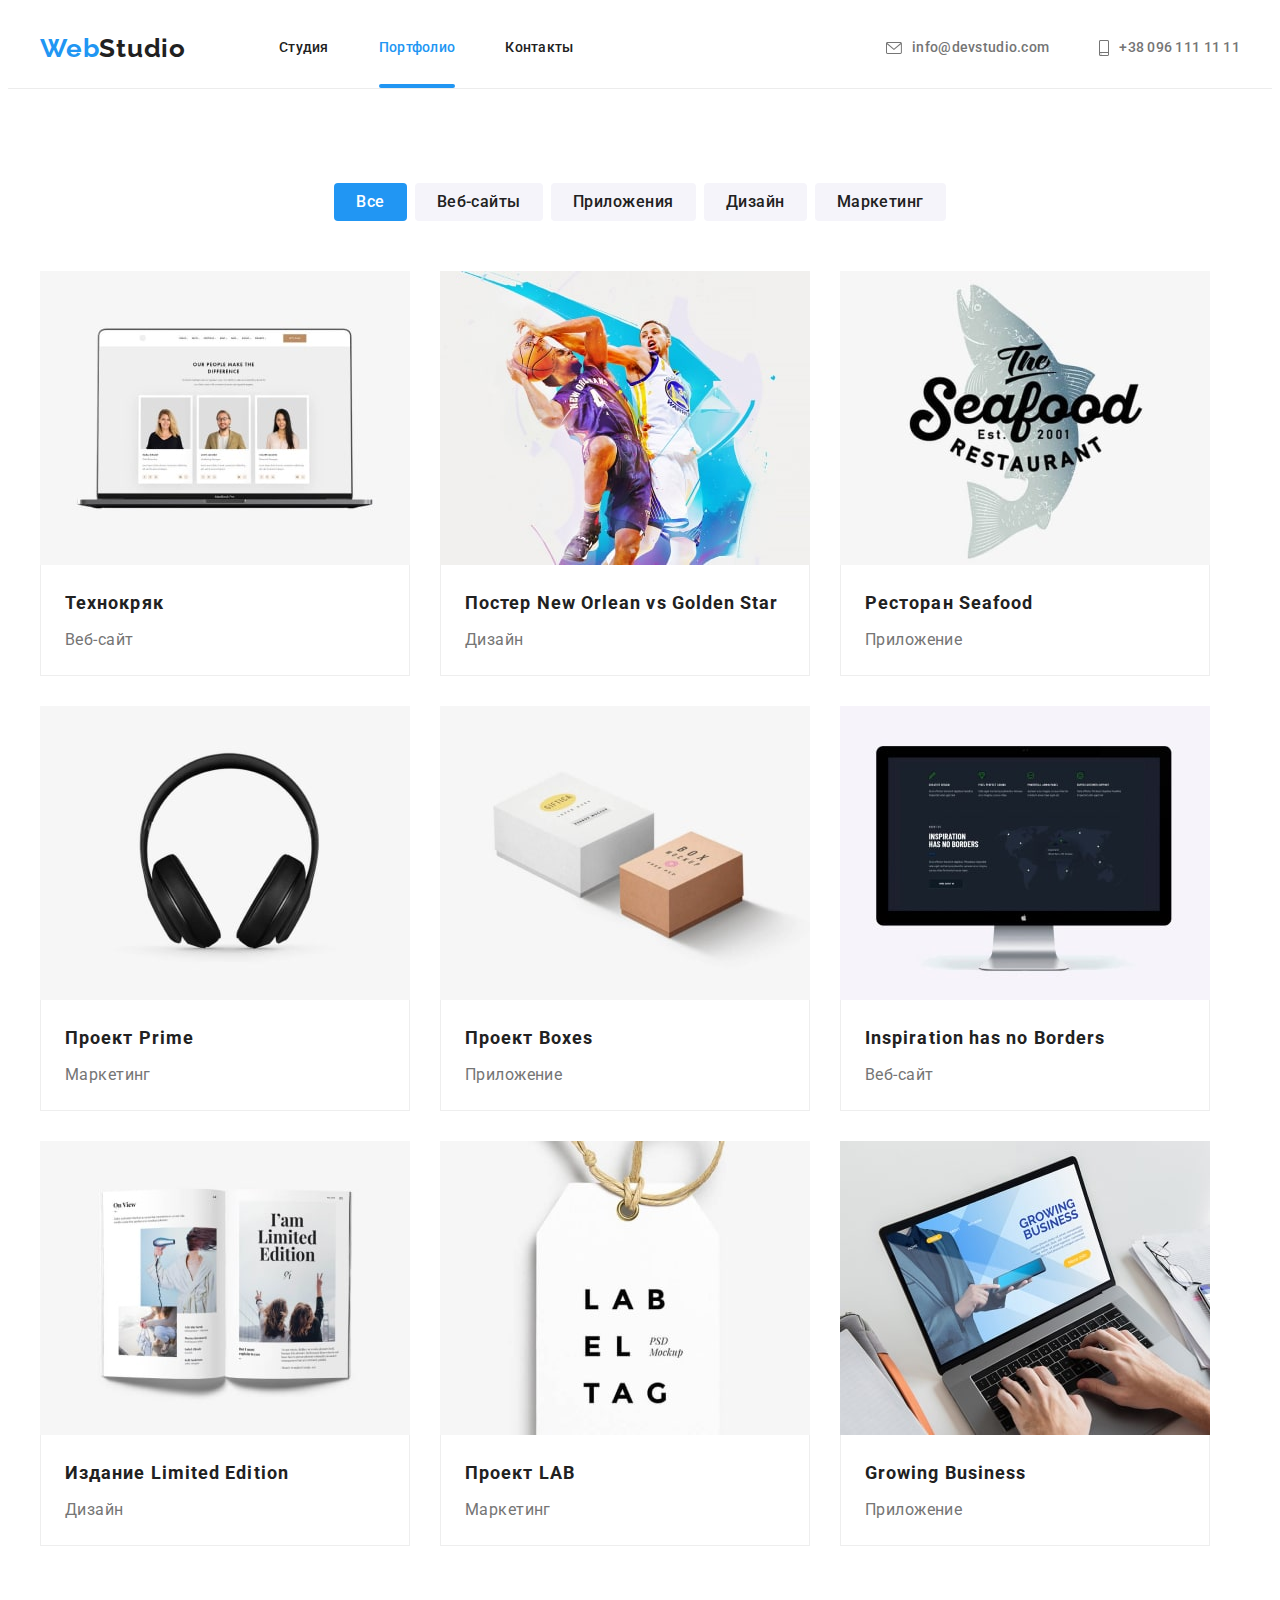
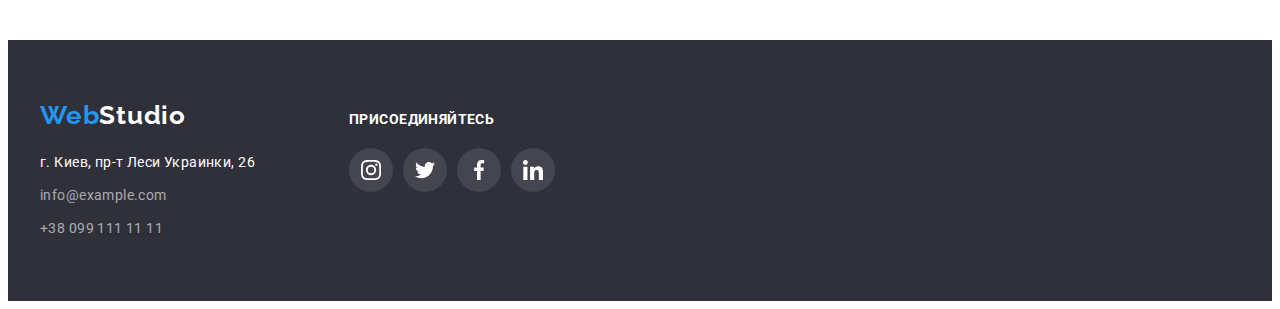
==== portfolio.html @ 35866778 "First commit" ====
<!DOCTYPE html>
<html lang="ru">

<head>
  <meta charset="UTF-8" />
  <meta http-equiv="X-UA-Compatible" content="IE=edge" />
  <meta name="viewport" content="width=device-width, initial-scale=1.0" />
  <link rel="preconnect" href="https://fonts.googleapis.com" />
  <link rel="preconnect" href="https://fonts.gstatic.com" crossorigin />
  <link href="https://fonts.googleapis.com/css2?family=Raleway:wght@700&family=Roboto:wght@400;500;700;900&display=swap"
    rel="stylesheet" />
  <title>Document</title>
  <link rel="stylesheet" href="https://cdnjs.cloudflare.com/ajax/libs/modern-normalize/1.1.0/modern-normalize.min.css"
    integrity="sha512-wpPYUAdjBVSE4KJnH1VR1HeZfpl1ub8YT/NKx4PuQ5NmX2tKuGu6U/JRp5y+Y8XG2tV+wKQpNHVUX03MfMFn9Q=="
    crossorigin="anonymous" referrerpolicy="no-referrer" />
  <link rel="stylesheet" href="./css/styles.css" />
</head>

<body>
  <header class="header-border">
    <div class="container header-page">
      <a href="./index.html" class="logo link">
        <span>Web</span>Studio
      </a>
      <nav class="header-nav">
        <ul class="list header-nav-list">
          <li class="item">
            <a href="./index.html" class="link header-link">Студия</a>
          </li>
          <li class="item">
            <a href="./portfolio.html" class="link header-link current">Портфолио</a>
          </li>
          <li class="item">
            <a href="" class="link header-link">Контакты</a>
          </li>
        </ul>
      </nav>
      <ul class="list header-contact-list">
        <li class="item contact-item">
          <a href="mailto:info@devstudio.com" class="link header-contact">
            <svg class="icon-header" width="16" height="12">
              <use href="./images/icons.svg#icon-envelope"></use>
            </svg>info@devstudio.com</a>
        </li>
        <li class="item contact-item">
          <a href="tel:+380961111111" class="link header-contact"><svg class="icon-header" width="10" height="16">
              <use href="./images/icons.svg#icon-smartphone"></use>
            </svg>+38 096 111 11 11</a>
        </li>
      </ul>
    </div>
  </header>
  <main>
    <section class="section">
      <div class="container">
        <h1 class="visually-hidden">Портфолио</h1>
        <ul class="list btn-portfolio-list">
          <li class="item">
            <button class="btn-portfolio current" type="button">Все</button>
          </li>
          <li class="item">
            <button class="btn-portfolio" type="button">Веб-сайты</button>
          </li>
          <li class="item">
            <button class="btn-portfolio" type="button">Приложения</button>
          </li>
          <li class="item">
            <button class="btn-portfolio" type="button">Дизайн</button>
          </li>
          <li class="item">
            <button class="btn-portfolio" type="button">Маркетинг</button>
          </li>
        </ul>
        <ul class="list portfolio-list">
          <li class="item">
            <a href="" class="link portfolio-link">
              <div class="portfolio-thumb">
                <img src="./images/portfolio1.jpg" alt="Проект веб-сайта" width="370" height="294" />
                <p class="portfolio-card-text">Ресурс предлагает комплексные предложения с разным уровнем функционала и
                  сервисов. Все это позволит посетителю получить исчерпывающие сведения о компании или частном лице.</p>
              </div>
              <div class="portfolio-projects">
                <h2 class="portfolio-title">Технокряк</h2>
                <p class="portfolio-item">Веб-сайт</p>
              </div>
            </a>
          </li>
          <li class="item">
            <a class="link portfolio-link" href="">
              <div class="portfolio-thumb">
                <img src="./images/portfolio2.jpg" alt="Проект постера" width="370" height="294" />
                <p class="portfolio-card-text">Ресурс предлагает комплексные предложения с разным уровнем функционала и
                  сервисов. Все это позволит посетителю получить исчерпывающие сведения о компании или частном лице.</p>
              </div>
              <div class="portfolio-projects">
                <h2 class="portfolio-title">Постер New Orlean vs Golden Star</h2>
                <p class="portfolio-item">Дизайн</p>
              </div>
            </a>
          </li>
          <li class="item">
            <a class="link portfolio-link" href="">
              <div class="portfolio-thumb">
                <img src="./images/portfolio3.jpg" alt="Проект приложения" width="370" height="294" />
                <p class="portfolio-card-text">Ресурс предлагает комплексные предложения с разным уровнем функционала и
                  сервисов. Все это позволит посетителю получить исчерпывающие сведения о компании или частном лице.</p>
              </div>
              <div class="portfolio-projects">
                <h2 class="portfolio-title">Ресторан Seafood</h2>
                <p class="portfolio-item">Приложение</p>
              </div>
            </a>
          </li>
          <li class="item">
            <a class="link portfolio-link" href="">
              <div class="portfolio-thumb">
                <img src="./images/portfolio4.jpg" alt="Проект маркетинга" width="370" height="294" />
                <p class="portfolio-card-text">Ресурс предлагает комплексные предложения с разным уровнем функционала и
                  сервисов. Все это позволит посетителю получить исчерпывающие сведения о компании или частном лице.</p>
              </div>
              <div class="portfolio-projects">
                <h2 class="portfolio-title">Проект Prime</h2>
                <p class="portfolio-item">Маркетинг</p>
              </div>
            </a>
          </li>
          <li class="item">
            <a class="link portfolio-link" href="">
              <div class="portfolio-thumb">
                <img src="./images/portfolio5.jpg" alt="Проект приложения" width="370" height="294" />
                <p class="portfolio-card-text">Ресурс предлагает комплексные предложения с разным уровнем функционала и
                  сервисов. Все это позволит посетителю получить исчерпывающие сведения о компании или частном лице.</p>
              </div>
              <div class="portfolio-projects">
                <h2 class="portfolio-title">Проект Boxes</h2>
                <p class="portfolio-item">Приложение</p>
              </div>
            </a>
          </li>
          <li class="item">
            <a class="link portfolio-link" href="">
              <div class="portfolio-thumb">
                <img src="./images/portfolio6.jpg" alt="Проект веб-сайта" width="370" height="294" />
                <p class="portfolio-card-text">Ресурс предлагает комплексные предложения с разным уровнем функционала и
                  сервисов. Все это позволит посетителю получить исчерпывающие сведения о компании или частном лице.</p>
              </div>
              <div class="portfolio-projects">
                <h2 class="portfolio-title" lang="en">
                  Inspiration has no Borders
                </h2>
                <p class="portfolio-item">Веб-сайт</p>
              </div>
            </a>
          </li>
          <li class="item">
            <a class="link portfolio-link" href="">
              <div class="portfolio-thumb">
                <img src="./images/portfolio7.jpg" alt="Проект издания" width="370" height="294" />
                <p class="portfolio-card-text">Ресурс предлагает комплексные предложения с разным уровнем функционала и
                  сервисов. Все это позволит посетителю получить исчерпывающие сведения о компании или частном лице.</p>
              </div>
              <div class="portfolio-projects">
                <h2 class="portfolio-title">Издание Limited Edition</h2>
                <p class="portfolio-item">Дизайн</p>
              </div>
            </a>
          </li>
          <li class="item">
            <a class="link portfolio-link" href="">
              <div class="portfolio-thumb">
                <img src="./images/portfolio8.jpg" alt="Проект маркетинга" width="370" height="294" />
                <p class="portfolio-card-text">Ресурс предлагает комплексные предложения с разным уровнем функционала и
                  сервисов. Все это позволит посетителю получить исчерпывающие сведения о компании или частном лице.</p>
              </div>
              <div class="portfolio-projects">
                <h2 class="portfolio-title">Проект LAB</h2>
                <p class="portfolio-item">Маркетинг</p>
              </div>
            </a>
          </li>
          <li class="item">
            <a class="link portfolio-link" href="">
              <div class="portfolio-thumb">
                <img src="./images/portfolio9.jpg" alt="Проект приложениея" width="370" height="294" />
                <p class="portfolio-card-text">Ресурс предлагает комплексные предложения с разным уровнем функционала и
                  сервисов. Все это позволит посетителю получить исчерпывающие сведения о компании или частном лице.</p>
              </div>
              <div class="portfolio-projects">
                <h2 class="portfolio-title" lang="en">Growing Business</h2>
                <p class="portfolio-item">Приложение</p>
              </div>
            </a>
          </li>
        </ul>
      </div>
    </section>
  </main>
  <footer class="footer">
    <div class="container">
      <div class="address-contact">
        <a href="./index.html" class="logo link">
          <span>Web</span>Studio
        </a>
        <address>
          <ul class="list footer-list">
            <li class="item">
              <a class="footer-address link" href="https://goo.gl/maps/EGyQa7BWqBpzLYk4A" target="_blank"
                rel="noopener nofollow noreferrer">
                г. Киев, пр-т Леси Украинки, 26
              </a>
            </li>
            <li class="item">
              <a class="footer-contact link" href="mailto:info@example.com">info@example.com</a>
            </li>
            <li class="item">
              <a class="footer-contact link" href="tel:+380991111111">+38 099 111 11 11</a>
            </li>
          </ul>
        </address>
      </div>
      <div class="footer-soc-contact">
        <p class="footer-item">присоединяйтесь</p>
        <ul class="footer-soc-list list">
          <li class="footer-soc-item item">
            <a href="" class="footer-soc-link link">
              <svg class="icon-soc-footer" width="20" height="20">
                <use href="./images/icons.svg#icon-instagram"></use>
              </svg>
            </a>
          </li>
          <li class="footer-soc-item item">
            <a href="" class="footer-soc-link link">
              <svg class="icon-soc-footer" width="20" height="20">
                <use href="./images/icons.svg#icon-twitter"></use>
              </svg>
            </a>
          </li>
          <li class="footer-soc-item item">
            <a href="" class="footer-soc-link link">
              <svg class="icon-soc-footer" width="20" height="20">
                <use href="./images/icons.svg#icon-facebook"></use>
              </svg>
            </a>
          </li>
          <li class="footer-soc-item item">
            <a href="" class="footer-soc-link link">
              <svg class="icon-soc-footer" width="20" height="20">
                <use href="./images/icons.svg#icon-linkedin"></use>
              </svg>
            </a>
          </li>
        </ul>
      </div>
    </div>
  </footer>
</body>

</html>
---- css/styles.css ----
:root {
  --accent-color: #2196f3;
  --main-text-color: #212121;
  --other-text-color: #ffffff;
  --second-text-color: #757575;
  --btn-color: #f5f4fa;
}

body {
  font-family: "Roboto", sans-serif;
  font-size: 14px;
  color: var(--main-text-color);
  letter-spacing: 0.03em;
}

h1,
h2,
h3,
h4,
h5,
h6,
p,
ul {
  margin: 0;
  padding: 0;
}

img {
  display: block;
}

.list {
  list-style: none;
}

.link {
  text-decoration: none;
}

.visually-hidden {
  position: absolute;
  white-space: nowrap;
  width: 1px;
  height: 1px;
  overflow: hidden;
  border: 0;
  padding: 0;
  clip: rect(0 0 0 0);
  clip-path: inset(50%);
  margin: -1px;
}

.container {
  width: 1200px;
  margin-left: auto;
  margin-right: auto;
  padding-left: 15px;
  padding-right: 15px;
}
/*----------------Header-------------------*/
.header-border {
  border-bottom: 1px solid #ececec;
}
.logo {
  font-family: "Raleway", sans-serif;
  font-style: normal;
  font-weight: 700;
  font-size: 26px;
  line-height: 1.19;
  letter-spacing: 0.03em;
  color: var(--main-text-color);

  display: block;
  margin-right: 93px;
}
.logo span {
  color: var(--accent-color);
}

.header-page {
  display: flex;
  align-items: center;
}
.header-nav-list {
  display: flex;
}
.header-link {
  display: block;
  padding-top: 32px;
  padding-bottom: 32px;

  font-weight: 500;
  font-size: 14px;
  line-height: 1.14;
  letter-spacing: 0.02em;
  color: var(--main-text-color);
  position: relative;
  transition: color 250ms cubic-bezier(0.4, 0, 0.2, 1);
}
.header-link.current::after {
  content: "";
  position: absolute;
  left: 0;
  bottom: 0;
  display: block;
  width: 100%;
  height: 4px;
  background-color: var(--accent-color);
  border-radius: 2px;
}

.header-nav-list .item + .item,
.header-contact-list .item + .item {
  margin-left: 50px;
}

.current {
  color: var(--accent-color);
}

.header-contact-list {
  display: flex;
  margin-left: auto;
}

.header-contact {
  display: flex;
  padding-top: 32px;
  padding-bottom: 32px;

  font-weight: 500;
  font-size: 14px;
  line-height: 1.14;
  letter-spacing: 0.02em;
  color: var(--second-text-color);
  align-items: center;
  transition: color 250ms cubic-bezier(0.4, 0, 0.2, 1);
}

.icon-header {
  margin-right: 10px;
  fill: currentColor;
}

.header-link:hover,
.header-link:focus,
.header-contact:hover,
.header-contact:focus {
  color: var(--accent-color);
}
/*-----------------Hero--------------------*/
.section {
  padding-top: 94px;
  padding-bottom: 94px;
}
.sections {
  padding-bottom: 94px;
}

.hero {
  max-width: 1600px;
  height: 600px;
  margin-left: auto;
  margin-right: auto;
  text-align: center;
  background-color: #c4c4c4;
  padding: 200px 0;
  background-image: linear-gradient(
      to right,
      rgba(47, 48, 58, 0.4),
      rgba(47, 48, 58, 0.4)
    ),
    url("../images/overlay.jpg");
}

.hero-title {
  margin-bottom: 30px;

  font-weight: 900;
  font-size: 44px;
  line-height: 1.36;
  letter-spacing: 0.06em;
  text-transform: uppercase;
  color: var(--other-text-color);
}

.hero-btn {
  display: inline-block;
  border-radius: 4px;
  padding: 10px 32px;
  border: 0px;

  font-weight: 700;
  font-size: 16px;
  line-height: 1.88;
  letter-spacing: 0.06em;
  color: var(--other-text-color);
  background-color: var(--accent-color);
  cursor: pointer;
  box-shadow: 0px 4px 4px rgba(0, 0, 0, 0.15);
  transition: background-color 250ms cubic-bezier(0.4, 0, 0.2, 1),
    box-shadow 250ms cubic-bezier(0.4, 0, 0.2, 1);
}

.hero-btn:hover,
.hero-btn:focus {
  background-color: #188ce8;
}

/*-------------Sides-----------------------*/
.sides-list {
  display: flex;
}

.sides-list .item {
  width: 270px;
  margin-right: 30px;
}
.sides-list .item:nth-child(4n) {
  margin-right: 0;
}
.sides-title {
  margin-bottom: 10px;

  font-weight: 700;
  font-size: 14px;
  line-height: 1.14;
  text-transform: uppercase;
}

.sides-item {
  font-weight: 400;
  font-size: 14px;
  line-height: 1.71;
  color: var(--second-text-color);
}
.icon-sides {
  display: flex;
  width: 270px;
  height: 120px;
  background-color: var(--btn-color);
  border-radius: 4px;
  align-items: center;
  justify-content: center;
  margin-bottom: 30px;
}

/*---------------Work---------------------*/
.work-title,
.team-title,
.client-title {
  margin-bottom: 50px;

  font-weight: 700;
  font-size: 36px;
  line-height: 1.17;
  text-align: center;
}

.work-list {
  display: flex;
}

.work-list .item {
  margin-right: 30px;
}

.work-list .item:nth-child(3n) {
  margin-right: 0;
}

.work-product {
  display: block;
  position: relative;
  width: 370px;
}
.work-item {
  display: block;
  padding-top: 27px;
  padding-bottom: 27px;
  font-weight: 700;
  font-size: 14px;
  line-height: 1.14;
  text-align: center;
  text-transform: uppercase;
  color: #ffffff;
}
.work-item-box {
  position: absolute;
  left: 0;
  bottom: 0;
  width: 100%;
  background-color: rgba(47, 48, 58, 0.8);
}

/*-----------------Team--------------------*/
.section.team {
  background-color: #f5f4fa;
}

.our-team {
  padding-top: 30px;
  padding-bottom: 30px;
}
.team-name {
  font-weight: 500;
  font-size: 16px;
  line-height: 1.19;
  text-align: center;
  margin-bottom: 10px;
}
.team-position {
  font-weight: 400;
  font-size: 16px;
  line-height: 1.19;
  text-align: center;
  color: var(--second-text-color);
  margin-bottom: 16px;
}

.team-list {
  display: flex;
}

.team-list .item {
  width: 270px;
  margin-right: 30px;
  box-shadow: 0px 1px 3px rgba(0, 0, 0, 0.12), 0px 1px 1px rgba(0, 0, 0, 0.14),
    0px 2px 1px rgba(0, 0, 0, 0.2);
  border-radius: 0px 0px 4px 4px;
  border: none;
  background-color: #ffffff;
}

.team-list .item:nth-child(4n) {
  margin-right: 0;
}
.team-soc-list {
  display: flex;
  justify-content: center;
}
.team-soc-item {
  width: 44px;
  height: 44px;
  margin-right: 10px;
}
.team-soc-item:last-child {
  margin-right: 0;
}
.team-soc-link {
  width: 100%;
  height: 100%;
  border-radius: 50%;
  background-color: #ffffff;
  display: flex;
  align-items: center;
  justify-content: center;
  transition: background-color 250ms cubic-bezier(0.4, 0, 0.2, 1);
}
.icon-soc-team {
  fill: #afb1b8;
}
.team-soc-link:hover,
.team-soc-link:focus {
  background-color: var(--accent-color);
}
.team-soc-link:hover .icon-soc-team,
.team-soc-link:focus .icon-soc-team {
  fill: #ffffff;
}

/*-----------------Clients------------------*/
.client-list {
  display: flex;
}
.client-item {
  margin-right: 30px;
}
.client-item:nth-child(6n) {
  margin-right: 0;
}
.client-link {
  display: flex;
  width: 170px;
  height: 92px;
  border: 1px solid #afb1b8;
  border-radius: 4px;
  align-items: center;
  justify-content: center;
  color: #afb1b8;
  transition: background-color 250ms cubic-bezier(0.4, 0, 0.2, 1);
}
.icon-client {
  fill: currentColor;
}
.client-link:hover,
.client-link:focus {
  border: 1px solid var(--accent-color);
  color: var(--accent-color);
}
/*----------------Portfolio-----------------*/
.btn-portfolio {
  font-family: inherit;
  font-weight: 500;
  font-size: 16px;
  line-height: 1.62;
  letter-spacing: 0.03em;
  color: var(--main-text-color);
  background-color: var(--btn-color);
  border-radius: 4px;
  border: none;
  cursor: pointer;

  padding: 6px 22px;
  transition: background-color 250ms cubic-bezier(0.4, 0, 0.2, 1),
    box-shadow 250ms cubic-bezier(0.4, 0, 0.2, 1);
}

.btn-portfolio-list {
  display: flex;
  justify-content: center;
  margin-bottom: 50px;
}

.btn-portfolio-list > .item {
  margin-right: 8px;
}

.btn-portfolio-list .item:last-child {
  margin-right: 0;
}

.btn-portfolio:hover,
.btn-portfolio:focus {
  color: var(--other-text-color);
  background-color: var(--accent-color);
  box-shadow: 0px 3px 1px rgba(0, 0, 0, 0.1), 0px 1px 2px rgba(0, 0, 0, 0.08),
    0px 2px 2px rgba(0, 0, 0, 0.12);
}

button.current {
  color: var(--other-text-color);
  background-color: var(--accent-color);
}

.portfolio-projects {
  padding: 20px 24px;
  background: #ffffff;
  border-bottom: 1px solid #eeeeee;
  border-left: 1px solid #eeeeee;
  border-right: 1px solid #eeeeee;
}
.portfolio-title {
  font-weight: 700;
  font-size: 18px;
  line-height: 2;
  letter-spacing: 0.06em;
  color: var(--main-text-color);

  margin-bottom: 4px;
}
.portfolio-item {
  font-weight: 400;
  font-size: 16px;
  line-height: 1.88;
  color: var(--second-text-color);
}

.portfolio-list {
  display: flex;
  flex-wrap: wrap;
}

.portfolio-list .item {
  margin-right: 30px;
  margin-bottom: 30px;
}

.portfolio-list .item:nth-child(3n) {
  margin-right: 0;
}

.portfolio-list .item:nth-last-child(-n + 3) {
  margin-bottom: 0;
}

.portfolio-link {
  display: block;
}
.portfolio-thumb {
  position: relative;
  overflow: hidden;
}
.portfolio-card-text {
  display: block;
  position: absolute;
  bottom: 0%;
  left: 0%;
  width: 100%;
  height: 100%;
  padding: 63px 24px;
  font-size: 18px;
  line-height: 1.56;
  color: var(--other-text-color);
  background-color: rgba(33, 150, 243, 0.9);
  transform: translatey(100%);
  transition: transform 250ms cubic-bezier(0.4, 0, 0.2, 1);
}

.portfolio-link:hover,
.portfolio-link:focus {
  box-shadow: 0px 1px 1px rgba(0, 0, 0, 0.12), 0px 4px 4px rgba(0, 0, 0, 0.06),
    1px 4px 6px rgba(73, 66, 66, 0.16);
}

.portfolio-link:hover .portfolio-card-text {
  transform: translatey(0);
}
/*------------------Footer------------------*/
.footer {
  background-color: #2f303a;

  padding-top: 60px;
  padding-bottom: 60px;
}
.footer .container {
  display: flex;
  align-items: baseline;
}
.address-contact {
  margin-right: 70px;
}
.footer .logo {
  margin-bottom: 20px;

  color: #ffffff;
}
.footer-address {
  font-style: normal;
  font-weight: 400;
  font-size: 14px;
  line-height: 1.71;
  color: var(--other-text-color);
}

.footer-contact {
  font-style: normal;
  font-weight: 400;
  font-size: 14px;
  line-height: 1.71;
  color: rgba(255, 255, 255, 0.6);
}
.footer-list .item {
  margin-bottom: 9px;
}
.footer-list .item:last-child {
  margin-bottom: 0;
}
.footer-item {
  font-weight: 700;
  font-size: 14px;
  line-height: 1.14;
  text-transform: uppercase;
  color: #ffffff;
  margin-bottom: 20px;
}
.footer-soc-list {
  display: flex;
}
.footer-soc-item {
  width: 44px;
  height: 44px;
  margin-right: 10px;
}
.footer-soc-item:last-child {
  margin-right: 0;
}
.footer-soc-link {
  width: 100%;
  height: 100%;
  border-radius: 50%;
  background-color: rgba(255, 255, 255, 0.1);
  display: flex;
  align-items: center;
  justify-content: center;
  transition: background-color 250ms cubic-bezier(0.4, 0, 0.2, 1);
}
.icon-soc-footer {
  fill: #ffffff;
}
.footer-soc-link:hover,
.footer-soc-link:focus {
  background-color: var(--accent-color);
}

/*-------------------Modal------------------*/
.backdrop {
  position: fixed;
  top: 0;
  left: 0;
  width: 100%;
  height: 100%;
  background-color: rgba(0, 0, 0, 0.2);
  transition: opacity 250ms cubic-bezier(0.4, 0, 0.2, 1),
    visibility 250ms cubic-bezier(0.4, 0, 0.2, 1);
}
.modal {
  display: block;
  position: absolute;
  top: 50%;
  left: 50%;
  transform: translate(-50%, -50%) scale(1);
  min-width: 528px;
  min-height: 581px;
  background-color: #ffffff;
  box-shadow: 0px 1px 3px rgba(0, 0, 0, 0.12), 0px 1px 1px rgba(0, 0, 0, 0.14),
    0px 2px 1px rgba(0, 0, 0, 0.2);
  border-radius: 4px;
  transition: transform 250ms cubic-bezier(0.4, 0, 0.2, 1);
}
.backdrop.is-hidden {
  visibility: hidden;
  opacity: 0;
  pointer-events: none;
}
.no-scroll {
  overflow: hidden;
}
.modal-close-btn {
  position: absolute;
  top: 10px;
  right: 10px;
  display: flex;
  align-items: center;
  justify-content: center;
  padding: 0;
  width: 30px;
  height: 30px;
  border: 1px solid rgba(0, 0, 0, 0.1);
  border-radius: 50%;
  background-color: transparent;
}
.modal-close-btn:hover,
.modal-close-btn:focus {
  fill: var(--accent-color);
}
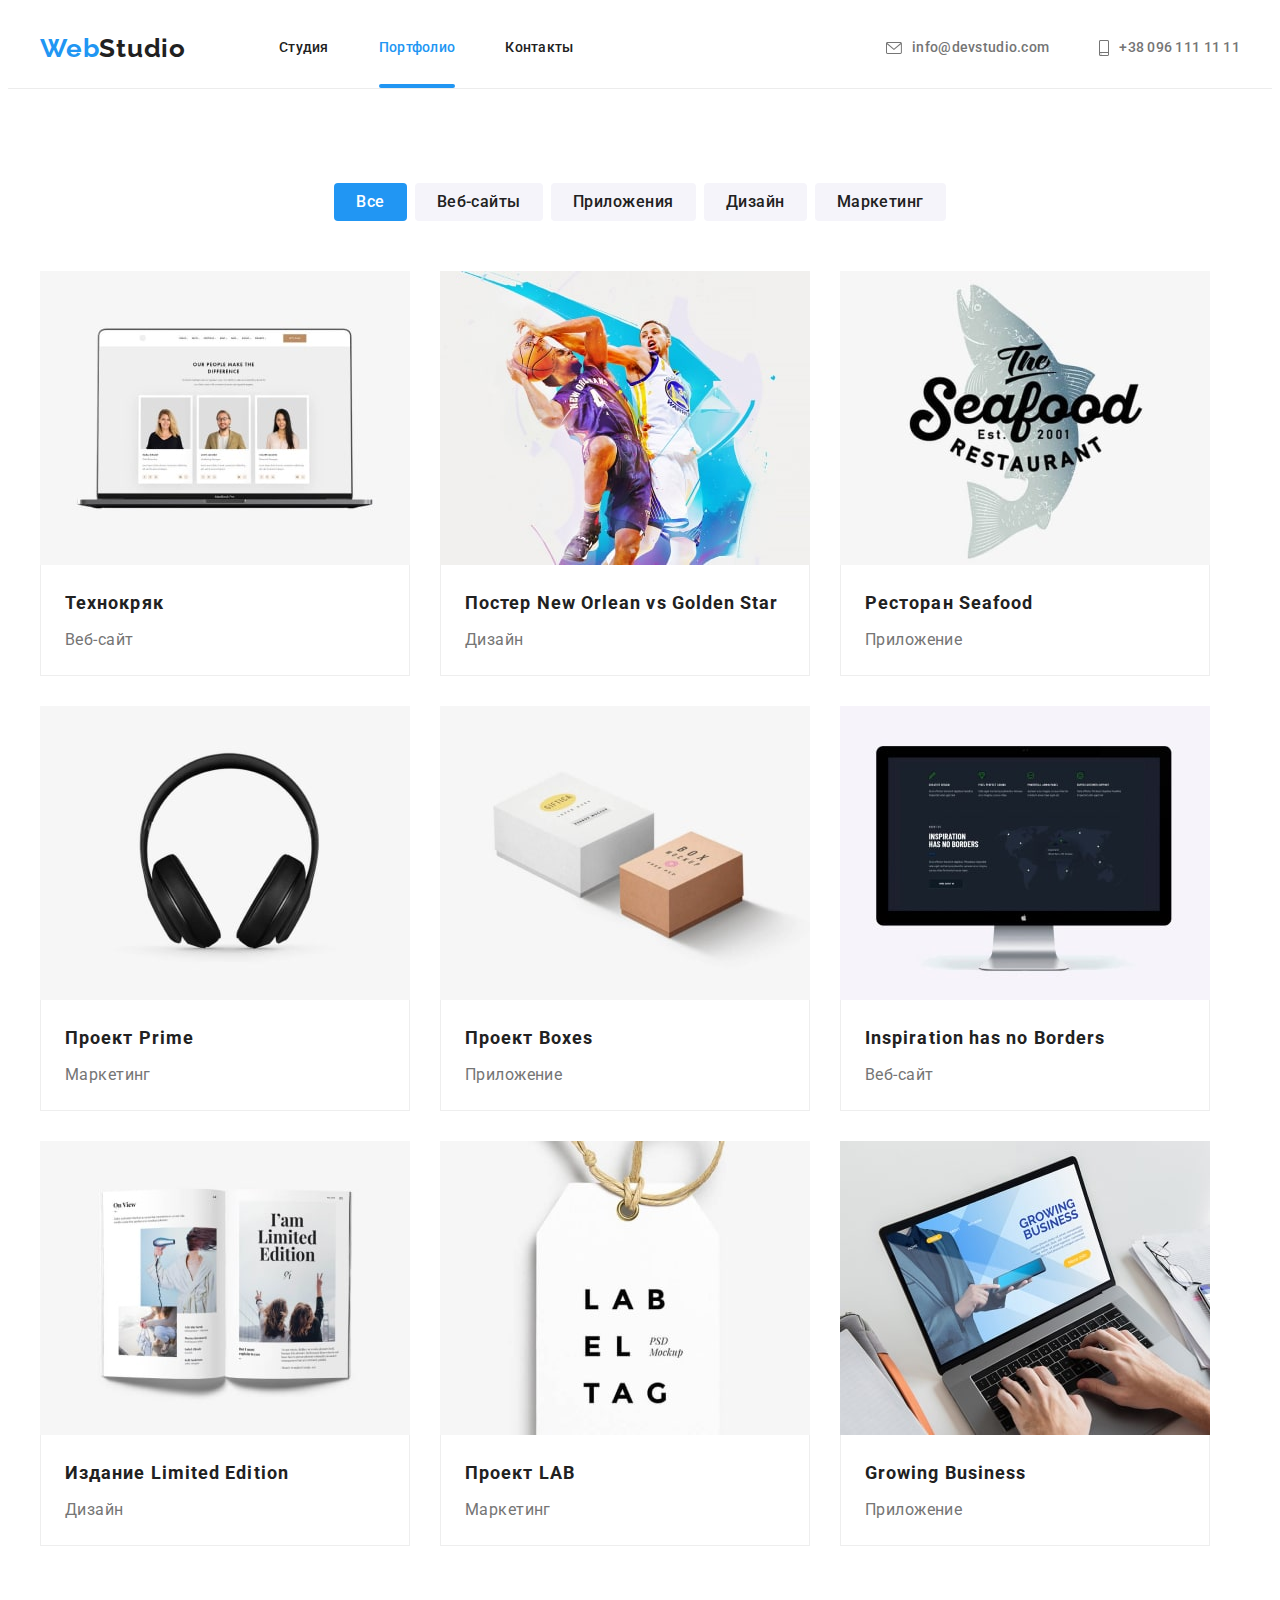
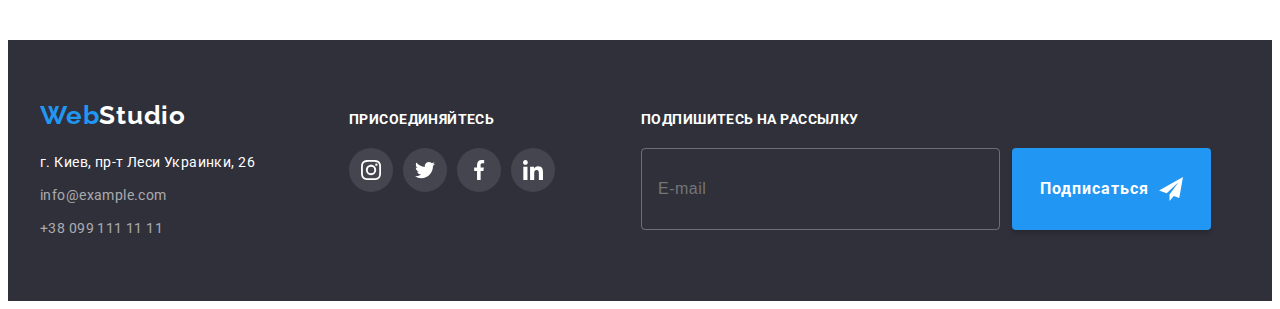
==== commit 0aff2995: "Finish commit" ====
--- a/portfolio.html
+++ b/portfolio.html
@@ -251,6 +251,19 @@
           </li>
         </ul>
       </div>
+      <div class="footer-send">
+        <p class="footer-form-item">Подпишитесь на рассылку</p>
+        <form class="footer-form">
+          <label for="send-user-email" id="send-user-email"></label>
+          <input type="email" name="send-user-email" placeholder="E-mail" class="footer-input">
+          <button class="btn-footer" type="submit">
+            Подписаться
+            <svg class="send-icon" width="24" height="24">
+              <use href="./images/icons.svg#icon-send"></use>
+            </svg>
+          </button>
+        </form>
+      </div>
     </div>
   </footer>
 </body>
--- a/css/styles.css
+++ b/css/styles.css
@@ -592,7 +592,59 @@
 .footer-soc-link:focus {
   background-color: var(--accent-color);
 }
-
+.footer-send {
+  margin-left: 86px;
+  width: 570px;
+}
+.footer-form-item {
+  font-weight: 700;
+  font-size: 14px;
+  line-height: 1.14;
+  text-transform: uppercase;
+  color: #ffffff;
+  margin-bottom: 20px;
+}
+.footer-form {
+  display: flex;
+  flex-direction: row;
+}
+.footer-input {
+  width: 358px;
+  height: 50px;
+  border: 1px solid rgba(255, 255, 255, 0.3);
+  border-radius: 4px;
+  outline: none;
+  font-size: 16px;
+  line-height: 1.25;
+  letter-spacing: 0.03em;
+  padding: 15px 16px;
+  margin-right: 12px;
+
+  color: rgba(255, 255, 255, 0.6);
+  background-color: transparent;
+}
+.btn-footer {
+  display: flex;
+  align-items: center;
+
+  font-family: inherit;
+  font-weight: 700;
+  font-size: 16px;
+  line-height: 1.88;
+  letter-spacing: 0.06em;
+
+  padding: 10px 28px;
+
+  color: #ffffff;
+  background-color: var(--accent-color);
+  box-shadow: 0px 4px 4px rgba(0, 0, 0, 0.15);
+  border-radius: 4px;
+  border: none;
+  cursor: pointer;
+}
+.send-icon {
+  margin-left: 10px;
+}
 /*-------------------Modal------------------*/
 .backdrop {
   position: fixed;
@@ -639,8 +691,123 @@
   border: 1px solid rgba(0, 0, 0, 0.1);
   border-radius: 50%;
   background-color: transparent;
+  transition: fill 250ms cubic-bezier(0.4, 0, 0.2, 1);
 }
 .modal-close-btn:hover,
 .modal-close-btn:focus {
   fill: var(--accent-color);
 }
+.modal-title {
+  margin-top: 40px;
+  font-weight: 700;
+  font-size: 20px;
+  line-height: 1.15;
+  text-align: center;
+}
+.form-field {
+  display: flex;
+  flex-direction: column;
+  margin: 12px 40px 10px;
+}
+.modal-label {
+  margin-bottom: 4px;
+  font-size: 12px;
+  line-height: 1.17;
+  letter-spacing: 0.01em;
+  color: #757575;
+}
+.input-wrap {
+  position: relative;
+}
+.modal-input {
+  width: 100%;
+  height: 40px;
+  padding: 11px 42px;
+  border: 1px solid rgba(33, 33, 33, 0.2);
+  border-radius: 4px;
+  outline: none;
+  transition: border 250ms cubic-bezier(0.4, 0, 0.2, 1);
+}
+textarea {
+  resize: none;
+}
+.modal-coments {
+  padding: 12px 16px;
+  height: 120px;
+  border: 1px solid rgba(33, 33, 33, 0.2);
+  border-radius: 4px;
+  outline: none;
+  font-size: 12px;
+  line-height: 1.17;
+  letter-spacing: 0.01em;
+  color: #757575;
+  transition: border 250ms cubic-bezier(0.4, 0, 0.2, 1);
+}
+.modal-icon {
+  position: absolute;
+  left: 12px;
+  top: 50%;
+  transform: translateY(-50%);
+  transition: fill 250ms cubic-bezier(0.4, 0, 0.2, 1);
+}
+.modal-input:focus,
+.modal-coments:focus {
+  border: 1px solid var(--accent-color);
+}
+.modal-input:focus + .modal-icon {
+  fill: var(--accent-color);
+}
+.check-field {
+  margin: 20px 40px 30px 52px;
+}
+.check-label {
+  font-size: 14px;
+  line-height: 1.71;
+  color: #757575;
+  display: flex;
+  align-items: center;
+}
+.check-label span {
+  width: 16px;
+  height: 15px;
+  border: 2px solid #212121;
+  border-radius: 2px;
+  margin-right: 7px;
+  display: flex;
+  align-items: center;
+  justify-content: center;
+}
+.check-icon {
+  fill: transparent;
+}
+.modal-check:checked + .check-label span {
+  background-color: var(--accent-color);
+  border: none;
+}
+.modal-check:checked + .check-label .check-icon {
+  fill: #ffffff;
+}
+.modal-link {
+  padding-left: 3px;
+  color: var(--accent-color);
+}
+.btn-modal {
+  display: block;
+
+  font-family: inherit;
+  font-weight: 700;
+  font-size: 16px;
+  line-height: 1.88;
+  letter-spacing: 0.06em;
+
+  padding: 10px 55px;
+  margin-left: auto;
+  margin-right: auto;
+
+  color: #ffffff;
+  background-color: var(--accent-color);
+  box-shadow: 0px 4px 4px rgba(0, 0, 0, 0.15);
+  border-radius: 4px;
+  border: none;
+  cursor: pointer;
+}
